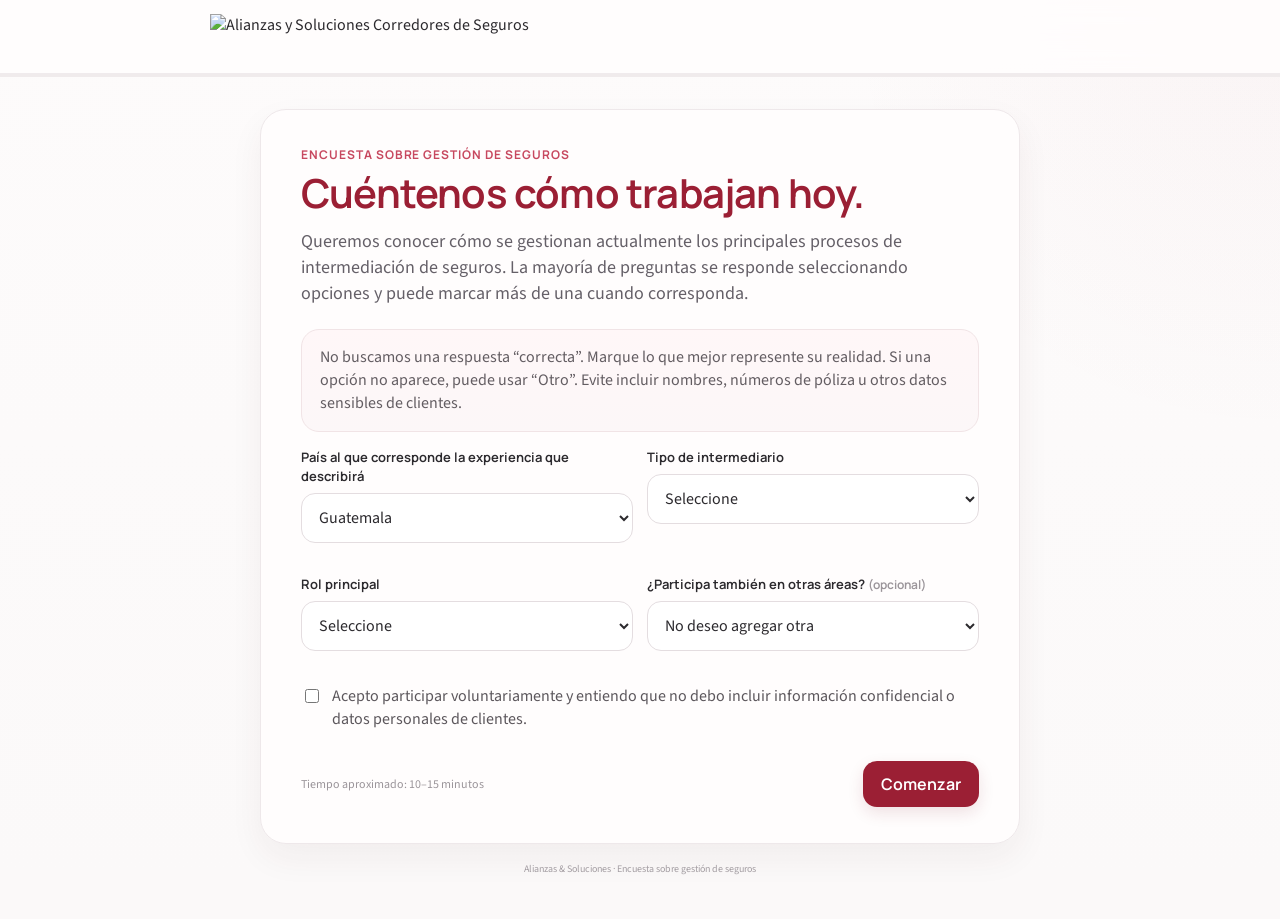
==== docs/encuesta-gestion-seguros/index.html @ b84d6775 "wire survey to centralized capture config" ====
<!doctype html>
<html lang="es">
<head>
<meta charset="utf-8">
<meta name="viewport" content="width=device-width,initial-scale=1,viewport-fit=cover">
<meta name="robots" content="noindex,nofollow">
<title>Encuesta sobre gestión de seguros</title>
<link rel="preconnect" href="https://fonts.googleapis.com">
<link rel="preconnect" href="https://fonts.gstatic.com" crossorigin>
<link href="https://fonts.googleapis.com/css2?family=Manrope:wght@500;600;700&family=Source+Sans+3:wght@400;500;600&display=swap" rel="stylesheet">
<link rel="stylesheet" href="styles.css">
</head>
<body>
<header class="top"><div class="topin"><img class="logo" src="../assets/logo-ays-2026.jpg" alt="Alianzas y Soluciones Corredores de Seguros"></div></header>
<div class="progress-shell"><div class="progress" id="progress"></div></div>
<main class="wrap"><section class="card" id="app"></section><div class="footer">Alianzas &amp; Soluciones · Encuesta sobre gestión de seguros</div></main>
<script src="questions-a.js"></script>
<script src="questions-b.js"></script>
<script src="backend-config.js"></script>
<script src="app-a.js"></script>
<script src="app-b.js"></script>
</body>
</html>
---- docs/encuesta-gestion-seguros/styles.css ----
:root{
 --wine:#9b1f34;--wine2:#7a192a;--rose:#fbf4f5;--line:#eee8ea;--ink:#2c2a2e;--muted:#6d6870;
 --bg:#fbf9f9;--paper:#fffdfd;--shadow:0 14px 34px rgba(65,36,41,.055);--green:#356c57;--redsoft:#c7485f;--redlite:#fff1f3;
}
*{box-sizing:border-box}
html{background:var(--bg)}
body{margin:0;color:var(--ink);background:
radial-gradient(circle at 100% 0,rgba(155,31,52,.03),transparent 28rem),
linear-gradient(180deg,#fdfbfb 0%,#fbf9f9 100%);
font-family:"Source Sans 3",Arial,sans-serif;line-height:1.45}
button,input,textarea,select{font:inherit}
.top{height:74px;display:flex;align-items:center;border-bottom:1px solid rgba(238,232,234,.85);background:rgba(255,253,253,.88);backdrop-filter:blur(14px);position:sticky;top:0;z-index:10}
.topin{width:min(860px,calc(100% - 32px));margin:auto;display:flex;align-items:center;gap:18px}
.logo{height:46px;max-width:320px;object-fit:contain}
.progress-shell{height:3px;background:#f0ebec;position:sticky;top:74px;z-index:9}
.progress{height:100%;width:0;background:linear-gradient(90deg,#d38b98,var(--wine));transition:.3s ease}
.wrap{width:min(760px,calc(100% - 28px));margin:32px auto 42px}
.card{background:rgba(255,253,253,.98);border:1px solid var(--line);border-radius:26px;box-shadow:var(--shadow);padding:36px 40px}
.eyebrow{font-family:Manrope,sans-serif;color:var(--redsoft);font-size:12px;font-weight:700;letter-spacing:.08em;text-transform:uppercase;margin-bottom:8px}
h1,h2{font-family:Manrope,sans-serif;letter-spacing:-.02em;color:#2a272c}
h1{font-size:clamp(28px,5vw,40px);line-height:1.08;margin:0 0 14px;font-weight:650;color:var(--wine)}
h2{font-size:clamp(23px,4vw,31px);line-height:1.18;margin:0 0 10px;font-weight:650;color:var(--wine)}
.lead{font-size:18px;color:#656068;margin:0 0 22px;max-width:650px}
.soft{background:linear-gradient(180deg,#fff7f8 0%,#fcf7f8 100%);border:1px solid #f1e4e6;border-radius:18px;padding:16px 18px;color:#635d62}
.question{font-family:Manrope,sans-serif;font-size:19px;font-weight:600;line-height:1.46;margin:18px 0 26px;color:#312d32}
.group{margin:28px 0}
.group-title{font-family:Manrope,sans-serif;font-size:14px;font-weight:650;margin-bottom:10px;color:#4f4a4f}
.group-help{font-size:12px;color:#928d93;margin-bottom:10px}
.options{display:grid;grid-template-columns:1fr 1fr;gap:10px}
.opt{position:relative}
.opt input{position:absolute;opacity:0;pointer-events:none}
.opt label{display:flex;align-items:center;min-height:48px;padding:11px 13px;border:1px solid #ebe5e7;border-radius:14px;background:#fff;cursor:pointer;color:#514d52;transition:.15s ease;font-size:14px}
.opt label:before{content:"";width:17px;height:17px;border-radius:5px;border:1.5px solid #d8ced1;margin-right:10px;flex:0 0 auto;background:#fff}
.opt.single label:before{border-radius:50%}
.opt input:checked+label{border-color:#dbb0b7;background:#fff8f8;color:#642430;box-shadow:0 3px 10px rgba(155,31,52,.035)}
.opt input:checked+label:before{background:var(--wine);border-color:var(--wine);box-shadow:inset 0 0 0 4px #fff}
.other,.conditional,.meta-other{display:none;margin-top:10px}
.other input,.textmini,select,.conditional input,.meta-other input{width:100%;border:1px solid #e4dde0;background:#fff;border-radius:14px;padding:12px 13px;color:var(--ink);outline:none}
.other input:focus,.textmini:focus,select:focus,.conditional input:focus,.meta-other input:focus{border-color:#d0a5ac;box-shadow:0 0 0 4px rgba(155,31,52,.05)}
.cog{margin-top:32px;padding-top:24px;border-top:1px solid var(--line)}
.cog-title{font-family:Manrope,sans-serif;font-weight:650;font-size:14px;margin-bottom:4px}
.cog-sub{font-size:12px;color:#918b92;margin-bottom:16px}
.pills{display:flex;flex-wrap:wrap;gap:8px}
.pill{position:relative}
.pill input{position:absolute;opacity:0}
.pill label{display:inline-flex;align-items:center;justify-content:center;min-height:38px;padding:8px 13px;border:1px solid #ebe5e7;border-radius:999px;background:#fff;color:#655f65;cursor:pointer;font-size:13px}
.pill input:checked+label{background:var(--rose);border-color:#dcb3ba;color:#692531}
.nav{display:flex;justify-content:space-between;align-items:center;gap:12px;margin-top:30px}
.btn{border:0;border-radius:14px;min-height:46px;padding:11px 18px;font-family:Manrope,sans-serif;font-weight:650;cursor:pointer;transition:.15s}
.btn-primary{background:var(--wine);color:#fff;box-shadow:0 6px 16px rgba(122,25,42,.12)}
.btn-primary:hover{background:var(--wine2);transform:translateY(-1px)}
.btn-secondary{background:#fff;color:#6d666c;border:1px solid #e7e1e3}
.meta{font-size:12px;color:#9b959a}
.error{display:none;margin-top:14px;padding:10px 12px;background:#fff4f4;border:1px solid #f0cfd3;border-radius:12px;color:#8a2a37;font-size:13px}
.grid2{display:grid;grid-template-columns:1fr 1fr;gap:14px}
.field{margin:16px 0}
.field label{display:block;font-family:Manrope,sans-serif;font-size:13px;font-weight:650;margin-bottom:7px}
.check{display:flex;gap:10px;align-items:flex-start;margin:18px 0;color:#5c575c}
.check input{width:18px;height:18px;margin-top:2px;accent-color:var(--wine)}
.complete{background:#f5faf7;border:1px solid #dcebe3;border-radius:18px;padding:18px;color:#35634f}
.stats{display:grid;grid-template-columns:repeat(3,1fr);gap:10px;margin:22px 0}
.stat{background:#fcfafa;border:1px solid var(--line);border-radius:16px;padding:15px}
.stat b{display:block;font-family:Manrope,sans-serif;font-size:20px;color:#5f2630}
.stat span{font-size:11px;color:#908a90}
.footer{text-align:center;color:#a39da2;font-size:10px;margin-top:18px}
.help-chips{display:flex;flex-wrap:wrap;gap:8px;margin:18px 0 8px}.chip{display:inline-flex;align-items:center;gap:6px;padding:8px 11px;border-radius:999px;background:var(--redlite);border:1px solid #f3d8dd;color:#7a3a46;font-size:12px;font-weight:600}.accent-note{margin-top:14px;font-size:13px;color:#7f4953}
@media(max-width:700px){
 .top{height:66px}.progress-shell{top:66px}.logo{height:38px;max-width:245px}
 .wrap{margin-top:18px}.card{padding:24px 18px;border-radius:20px}.options,.grid2,.stats{grid-template-columns:1fr}
 .nav{position:sticky;bottom:0;background:rgba(255,253,253,.93);padding:12px 0 2px;backdrop-filter:blur(10px)}
}

.brand{font-family:Manrope,sans-serif;font-weight:700;color:var(--wine);font-size:20px;letter-spacing:-.02em}
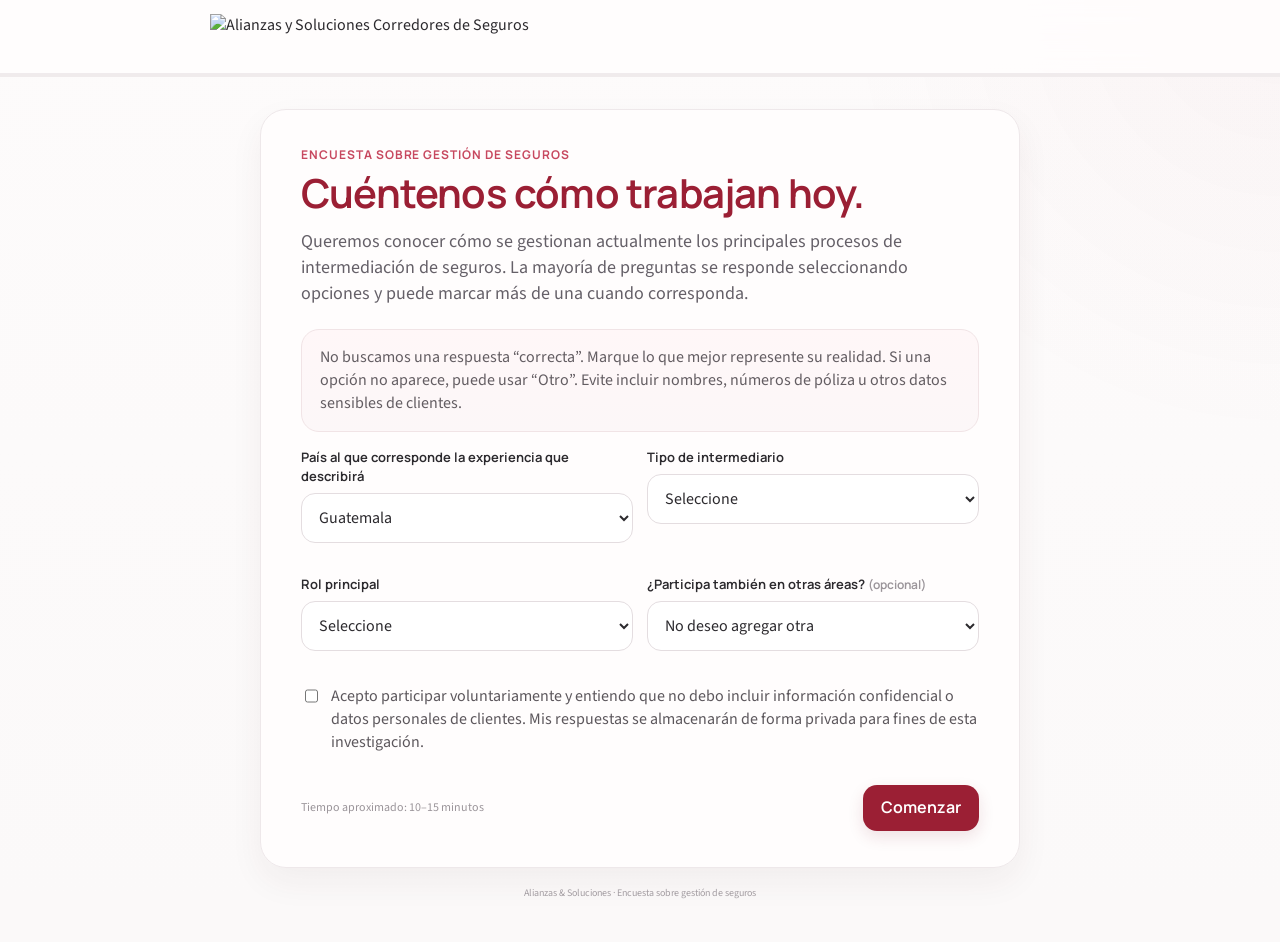
==== commit 4bc8788b: "fix survey logo with absolute public asset URL" ====
--- a/docs/encuesta-gestion-seguros/index.html
+++ b/docs/encuesta-gestion-seguros/index.html
@@ -11,12 +11,11 @@
 <link rel="stylesheet" href="styles.css">
 </head>
 <body>
-<header class="top"><div class="topin"><img class="logo" src="../assets/logo-ays-2026.jpg" alt="Alianzas y Soluciones Corredores de Seguros"></div></header>
+<header class="top"><div class="topin"><img class="logo" src="https://raw.githubusercontent.com/paulaosoriof86/tesis-gravicentra-publico/main/docs/assets/logo-ays-2026.jpg" alt="Alianzas y Soluciones Corredores de Seguros"></div></header>
 <div class="progress-shell"><div class="progress" id="progress"></div></div>
 <main class="wrap"><section class="card" id="app"></section><div class="footer">Alianzas &amp; Soluciones · Encuesta sobre gestión de seguros</div></main>
 <script src="questions-a.js"></script>
 <script src="questions-b.js"></script>
-<script src="backend-config.js"></script>
 <script src="app-a.js"></script>
 <script src="app-b.js"></script>
 </body>
--- a/docs/encuesta-gestion-seguros/styles.css
+++ b/docs/encuesta-gestion-seguros/styles.css
@@ -65,6 +65,8 @@
 .stat span{font-size:11px;color:#908a90}
 .footer{text-align:center;color:#a39da2;font-size:10px;margin-top:18px}
 .help-chips{display:flex;flex-wrap:wrap;gap:8px;margin:18px 0 8px}.chip{display:inline-flex;align-items:center;gap:6px;padding:8px 11px;border-radius:999px;background:var(--redlite);border:1px solid #f3d8dd;color:#7a3a46;font-size:12px;font-weight:600}.accent-note{margin-top:14px;font-size:13px;color:#7f4953}
+.spinner{display:inline-block;width:17px;height:17px;border:2px solid rgba(53,108,87,.22);border-top-color:var(--green);border-radius:50%;margin-right:9px;vertical-align:-3px;animation:spin .8s linear infinite}
+@keyframes spin{to{transform:rotate(360deg)}}
 @media(max-width:700px){
  .top{height:66px}.progress-shell{top:66px}.logo{height:38px;max-width:245px}
  .wrap{margin-top:18px}.card{padding:24px 18px;border-radius:20px}.options,.grid2,.stats{grid-template-columns:1fr}
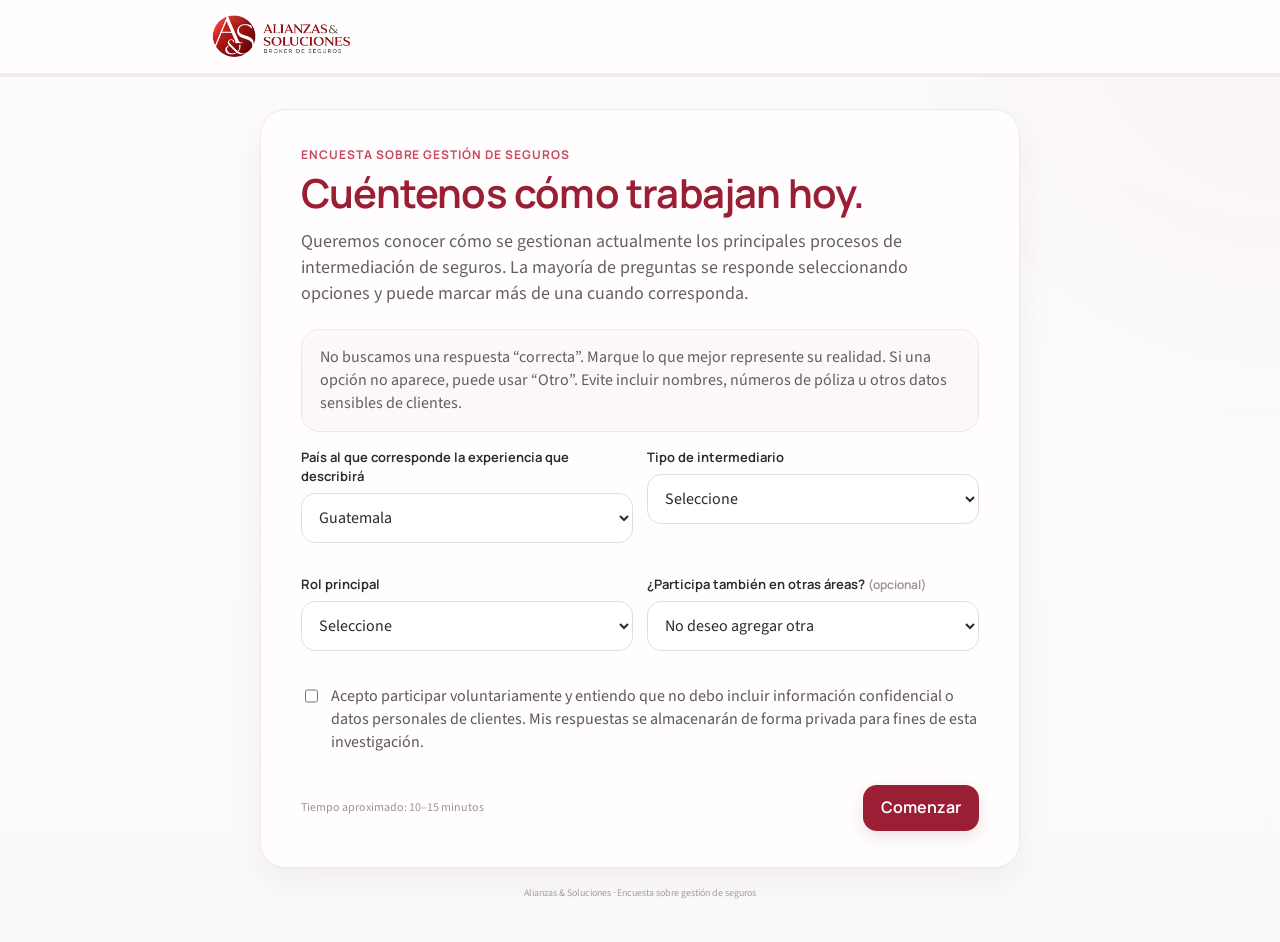
==== commit 8a722723: "use uploaded A&S transparent logo from Pages assets" ====
--- a/docs/encuesta-gestion-seguros/index.html
+++ b/docs/encuesta-gestion-seguros/index.html
@@ -11,7 +11,7 @@
 <link rel="stylesheet" href="styles.css">
 </head>
 <body>
-<header class="top"><div class="topin"><img class="logo" src="https://raw.githubusercontent.com/paulaosoriof86/tesis-gravicentra-publico/main/docs/assets/logo-ays-2026.jpg" alt="Alianzas y Soluciones Corredores de Seguros"></div></header>
+<header class="top"><div class="topin"><img class="logo" src="../assets/logo-ays-2026.png" alt="Alianzas y Soluciones Corredores de Seguros"></div></header>
 <div class="progress-shell"><div class="progress" id="progress"></div></div>
 <main class="wrap"><section class="card" id="app"></section><div class="footer">Alianzas &amp; Soluciones · Encuesta sobre gestión de seguros</div></main>
 <script src="questions-a.js"></script>
